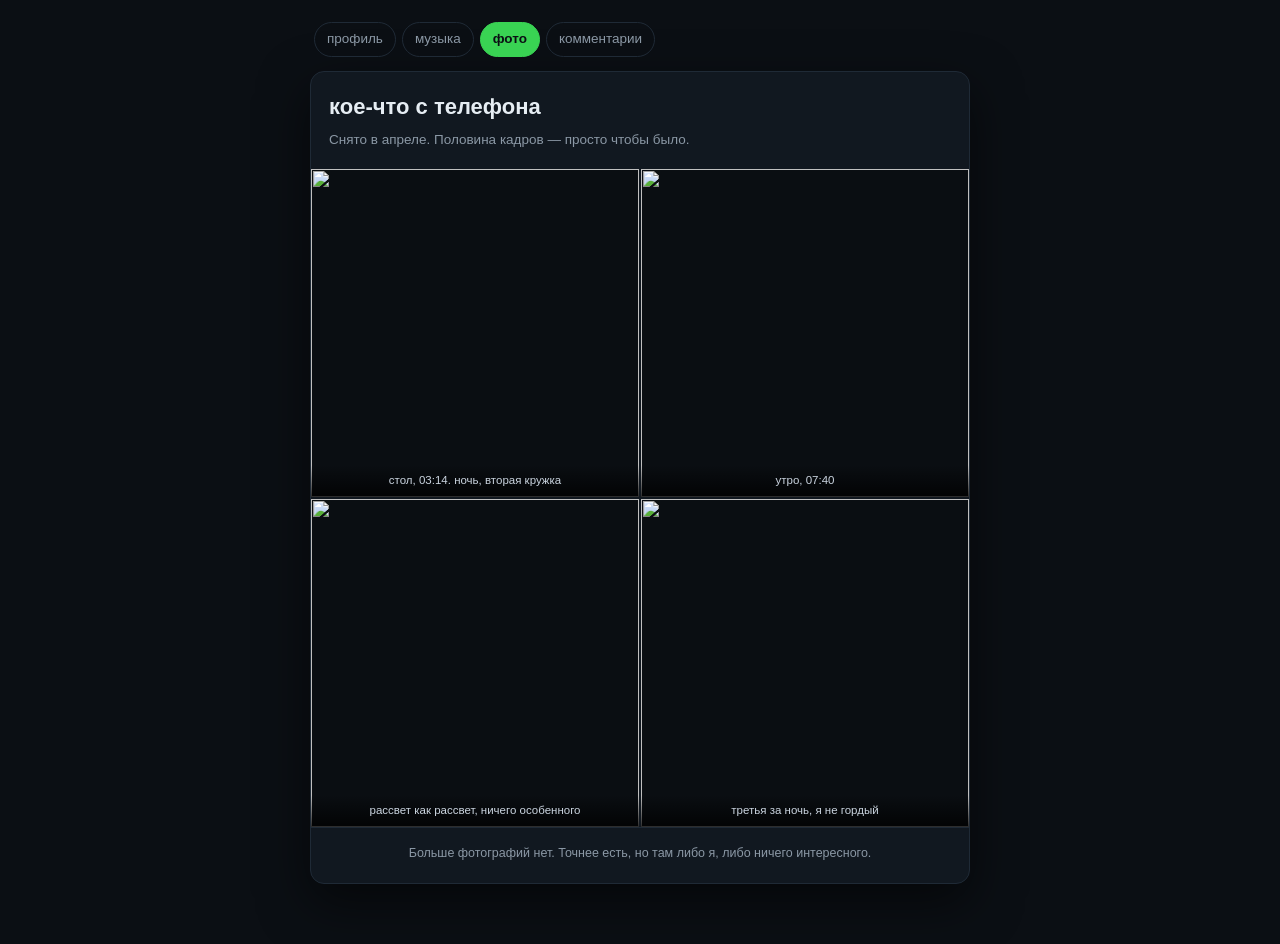
==== photos.html @ d8c193f0 "Add files via upload" ====
<!DOCTYPE html>
<html lang="ru">
<head>
<meta charset="utf-8">
<meta name="viewport" content="width=device-width, initial-scale=1">
<title>фото · @n1ght_cr4wler</title>
<link rel="stylesheet" href="style.css">
</head>
<body>

<nav class="nav">
  <a href="index.html">профиль</a>
  <a href="music.html">музыка</a>
  <a class="on" href="photos.html">фото</a>
  <a href="comments.html">комментарии</a>
</nav>

<main class="card">

  <div class="pagehead">
    <h1>кое-что с телефона</h1>
    <p>Снято в апреле. Половина кадров — просто чтобы было.</p>
  </div>

  <div class="gal">
    <figure>
      <img src="images/stol.jpg" alt="">
      <figcaption>стол, 03:14. ночь, вторая кружка</figcaption>
    </figure>
    <figure>
      <img src="images/miska.jpg" alt="">
      <figcaption>утро, 07:40</figcaption>
    </figure>
    <figure>
      <img src="images/okno.jpg" alt="">
      <figcaption>рассвет как рассвет, ничего особенного</figcaption>
    </figure>
    <figure>
      <img src="images/kofe.jpg" alt="">
      <figcaption>третья за ночь, я не гордый</figcaption>
    </figure>
  </div>

  <div class="foot">
    Больше фотографий нет. Точнее есть, но там либо я, либо ничего интересного.
  </div>

</main>
</body>
</html>
---- style.css ----
:root{
  --bg:#0b0f14; --card:#111820; --line:#1f2a36; --txt:#e6edf3;
  --dim:#8b98a5; --acc:#39d353; --acc2:#3fb950;
}
*{box-sizing:border-box}
html,body{margin:0;padding:0}
body{
  background:var(--bg); color:var(--txt);
  font:15px/1.55 -apple-system,"Segoe UI",Roboto,Helvetica,Arial,sans-serif;
  padding:22px 12px 60px;
}
.card{
  max-width:660px; margin:0 auto; background:var(--card);
  border:1px solid var(--line); border-radius:14px; overflow:hidden;
  box-shadow:0 18px 50px rgba(0,0,0,.55);
}

/* ---------- навигация ---------- */
.nav{max-width:660px;margin:0 auto 14px;display:flex;gap:6px;flex-wrap:wrap;padding:0 4px}
.nav a{
  color:var(--dim);text-decoration:none;font-size:13.5px;padding:6px 12px;
  border:1px solid var(--line);border-radius:999px;
}
.nav a:hover{color:var(--txt);border-color:#2f3d4c}
.nav a.on{color:#0b0f14;background:var(--acc);border-color:var(--acc);font-weight:600}

/* ---------- шапка профиля ---------- */
.banner{
  height:118px; position:relative; border-bottom:1px solid var(--line);
  background:
    repeating-linear-gradient(0deg, rgba(57,211,83,.07) 0 2px, transparent 2px 5px),
    radial-gradient(130% 150% at 18% 0%, #12341f 0%, #0e1a1e 55%, #0b0f14 100%);
}
.banner span{
  position:absolute; right:16px; bottom:10px;
  font:11px/1 ui-monospace,SFMono-Regular,Menlo,Consolas,monospace;
  color:rgba(57,211,83,.55); letter-spacing:.14em; text-transform:uppercase;
}
.head{padding:0 18px 16px}
.avatar{
  width:92px; height:92px; margin-top:-46px; border-radius:50%;
  background:#0a0e12; border:4px solid var(--card);
  display:flex; align-items:center; justify-content:center;
  font:600 26px/1 ui-monospace,SFMono-Regular,Menlo,Consolas,monospace;
  color:var(--acc);
  box-shadow:0 0 0 1px var(--line), 0 0 22px rgba(57,211,83,.18);
}
.who{margin-top:12px; display:flex; align-items:center; gap:8px; flex-wrap:wrap}
.name{font-size:20px; font-weight:700}
.handle{color:var(--dim); font-size:14px}
.badge{
  font-size:11px; color:var(--acc); border:1px solid rgba(57,211,83,.45);
  border-radius:999px; padding:1px 8px;
}
.bio{margin:10px 0 0; white-space:pre-line}
.meta{margin-top:10px; display:flex; gap:16px; flex-wrap:wrap; color:var(--dim); font-size:13px}
.stats{margin-top:12px; display:flex; gap:18px; font-size:14px}
.stats b{color:var(--txt)}
.stats i{color:var(--dim); font-style:normal}
.tabs{display:flex; gap:4px; padding:0 10px; margin-top:14px; border-bottom:1px solid var(--line)}
.tabs a{
  padding:9px 14px; font-size:14px; color:var(--dim); text-decoration:none;
  border-bottom:2px solid transparent;
}
.tabs a.on{color:var(--txt); font-weight:600; border-bottom-color:var(--acc)}

/* ---------- посты ---------- */
.post{padding:15px 18px; border-top:1px solid var(--line); display:flex; gap:12px}
.post:first-of-type{border-top:0}
.mini{
  flex:0 0 40px; width:40px; height:40px; border-radius:50%;
  background:#0a0e12; border:1px solid var(--line);
  display:flex; align-items:center; justify-content:center;
  font:600 13px/1 ui-monospace,SFMono-Regular,Menlo,Consolas,monospace;
  color:var(--acc2);
}
.body{min-width:0; flex:1}
.line1{display:flex; align-items:center; gap:6px; flex-wrap:wrap; font-size:14px}
.line1 b{font-weight:700}
.line1 .h,.line1 .dot{color:var(--dim)}
.pin{
  padding:14px 18px 0;
  font:11px/1 ui-monospace,SFMono-Regular,Menlo,Consolas,monospace;
  color:var(--dim); letter-spacing:.06em; text-transform:uppercase;
}
.text{margin:6px 0 0; white-space:pre-line}
.tags{color:var(--acc2); opacity:.85; font-size:14px}
.acts{margin-top:10px; display:flex; gap:22px; color:var(--dim); font-size:13px}
.acts em{font-style:normal; color:#5d6b78}
.acts a{color:var(--dim); text-decoration:none}
.acts a:hover{color:var(--acc)}
.foot{
  padding:16px 18px 20px; border-top:1px solid var(--line);
  color:var(--dim); font-size:12.5px; text-align:center;
}

/* ---------- медиа-заглушка ---------- */
.media{
  margin:10px 0 2px; height:132px; border:1px dashed #2b3947; border-radius:10px;
  background:repeating-linear-gradient(45deg,#0e1620 0 10px,#0c131b 10px 20px);
  display:flex; flex-direction:column; align-items:center; justify-content:center;
  gap:6px; color:var(--dim); font-size:13px; text-align:center; padding:0 14px;
}
.media .ico{font-size:22px; opacity:.7}
.media small{color:#6c7a88; font:11.5px/1 ui-monospace,SFMono-Regular,Menlo,Consolas,monospace}

/* ---------- заголовок страницы ---------- */
.pagehead{padding:18px}
.pagehead h1{margin:0 0 6px; font-size:22px}
.pagehead p{margin:0; color:var(--dim); font-size:13.5px}

/* ---------- галерея ---------- */
.gal{display:grid; grid-template-columns:repeat(2,1fr); gap:2px}
.gal figure{
  margin:0; background:#0a0e12; aspect-ratio:1/1; position:relative; overflow:hidden;
  display:flex; align-items:center; justify-content:center;
  color:#5d6b78; font-size:12.5px; text-align:center;
}
.gal figure img{width:100%; height:100%; object-fit:cover; display:block}
.gal figcaption{
  position:absolute; left:0; right:0; bottom:0; padding:7px 9px; font-size:11.5px;
  color:#cbd5e0; background:linear-gradient(transparent,rgba(0,0,0,.78));
}

/* ---------- плейлист ---------- */
.tracklist{padding:6px 0}
.track{
  display:flex; gap:12px; align-items:center; padding:10px 18px;
  border-top:1px solid var(--line);
}
.track:first-child{border-top:0}
.track .n{
  flex:0 0 26px; color:#5d6b78; text-align:right;
  font:12px/1 ui-monospace,SFMono-Regular,Menlo,Consolas,monospace;
}
.track .t{flex:1; min-width:0}
.track .t b{display:block; font-weight:600; font-size:14.5px}
.track .t span{color:var(--dim); font-size:12.5px}
.track.now .n{color:var(--acc)}
.track.now .t b{color:var(--acc)}

/* ---------- комментарии ---------- */
.cmt{padding:14px 18px; border-top:1px solid var(--line); display:flex; gap:12px}
.cmt:first-of-type{border-top:0}
.cmt .mini{flex:0 0 34px; width:34px; height:34px; font-size:11.5px; color:var(--dim)}
.cmt .line1{font-size:13.5px}
.reply{
  margin:8px 0 0; padding:9px 12px; border-left:2px solid var(--acc);
  background:#0d141b; border-radius:0 8px 8px 0; font-size:14px;
}
.reply .who{color:var(--acc); font-weight:600}
.quote{
  margin:6px 0 0; padding:8px 12px; border-left:2px solid #2b3947;
  color:var(--dim); font-size:13px;
}

/* ---------- печать ---------- */
@media print{
  :root{--bg:#fff;--card:#fff;--line:#c9d1d9;--txt:#111;--dim:#555;--acc:#0a0;--acc2:#060}
  body{background:#fff; color:#000; padding:0}
  .card{box-shadow:none; border-radius:0; border:0}
  .nav{display:none}
  .tabs{display:none}
  .banner{height:64px; background:#f2f4f7; border-bottom:1px solid #c9d1d9}
  .banner span{color:#777}
  .avatar{border-color:#fff; box-shadow:0 0 0 1px #c9d1d9; background:#eef1f4}
  .mini{background:#eef1f4}
  .media{background:#f7f8fa; border-color:#b9c2cc}
  .gal figure{background:#f2f4f7}
  .gal figcaption{color:#333; background:none; position:static; padding:6px 0}
  .post,.cmt{break-inside:avoid}
}
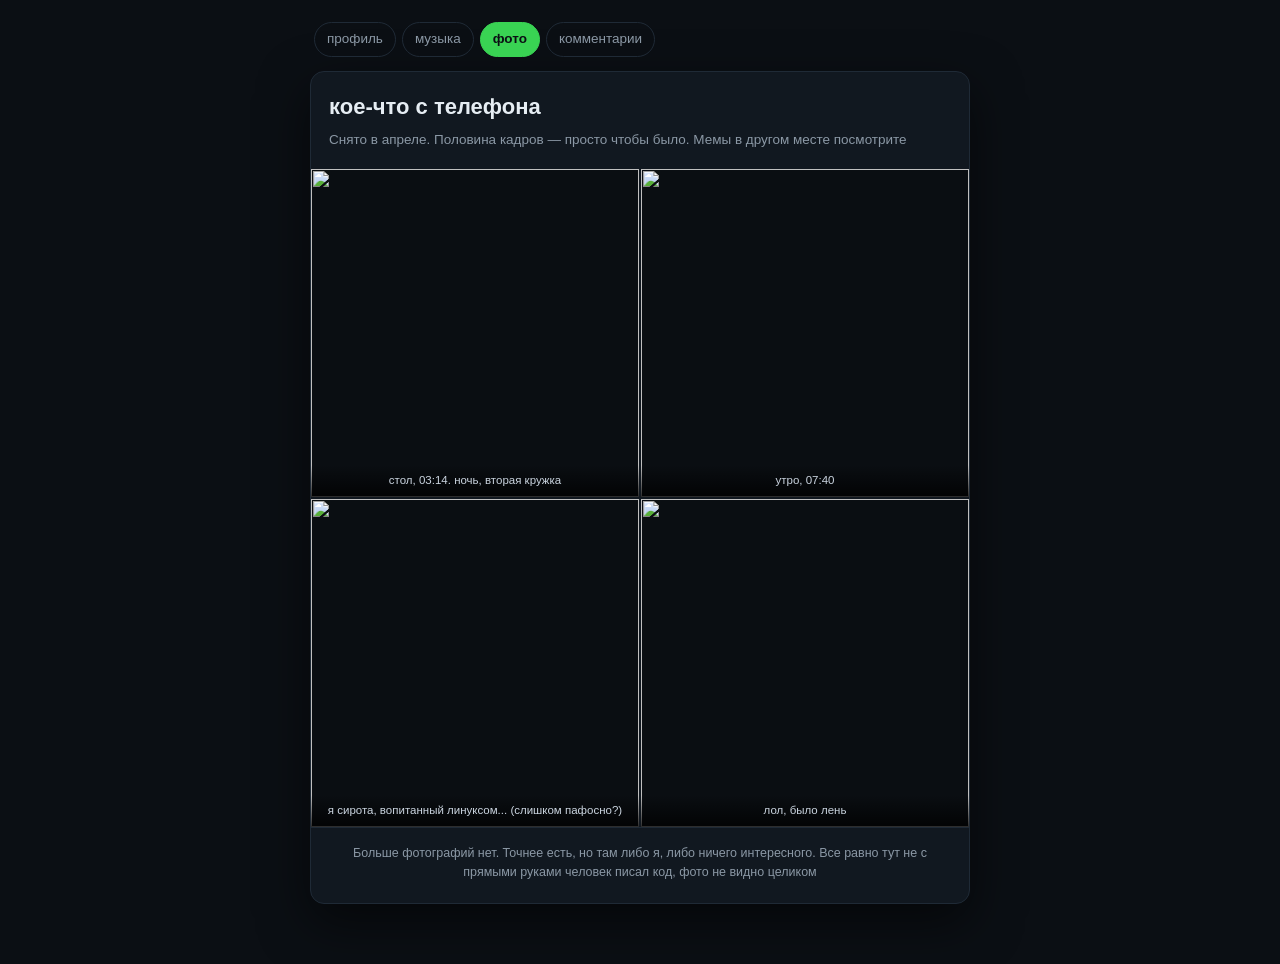
==== commit bbbdadd1: "Update photos.html" ====
--- a/photos.html
+++ b/photos.html
@@ -19,7 +19,7 @@
 
   <div class="pagehead">
     <h1>кое-что с телефона</h1>
-    <p>Снято в апреле. Половина кадров — просто чтобы было.</p>
+    <p>Снято в апреле. Половина кадров — просто чтобы было. Мемы в другом месте посмотрите</p>
   </div>
 
   <div class="gal">
@@ -33,16 +33,16 @@
     </figure>
     <figure>
       <img src="images/okno.jpg" alt="">
-      <figcaption>рассвет как рассвет, ничего особенного</figcaption>
+      <figcaption>я сирота, вопитанный линуксом... (слишком пафосно?)</figcaption>
     </figure>
     <figure>
       <img src="images/kofe.jpg" alt="">
-      <figcaption>третья за ночь, я не гордый</figcaption>
+      <figcaption>лол, было лень</figcaption>
     </figure>
   </div>
 
   <div class="foot">
-    Больше фотографий нет. Точнее есть, но там либо я, либо ничего интересного.
+    Больше фотографий нет. Точнее есть, но там либо я, либо ничего интересного. Все равно тут не с прямыми руками человек писал код, фото не видно целиком
   </div>
 
 </main>
